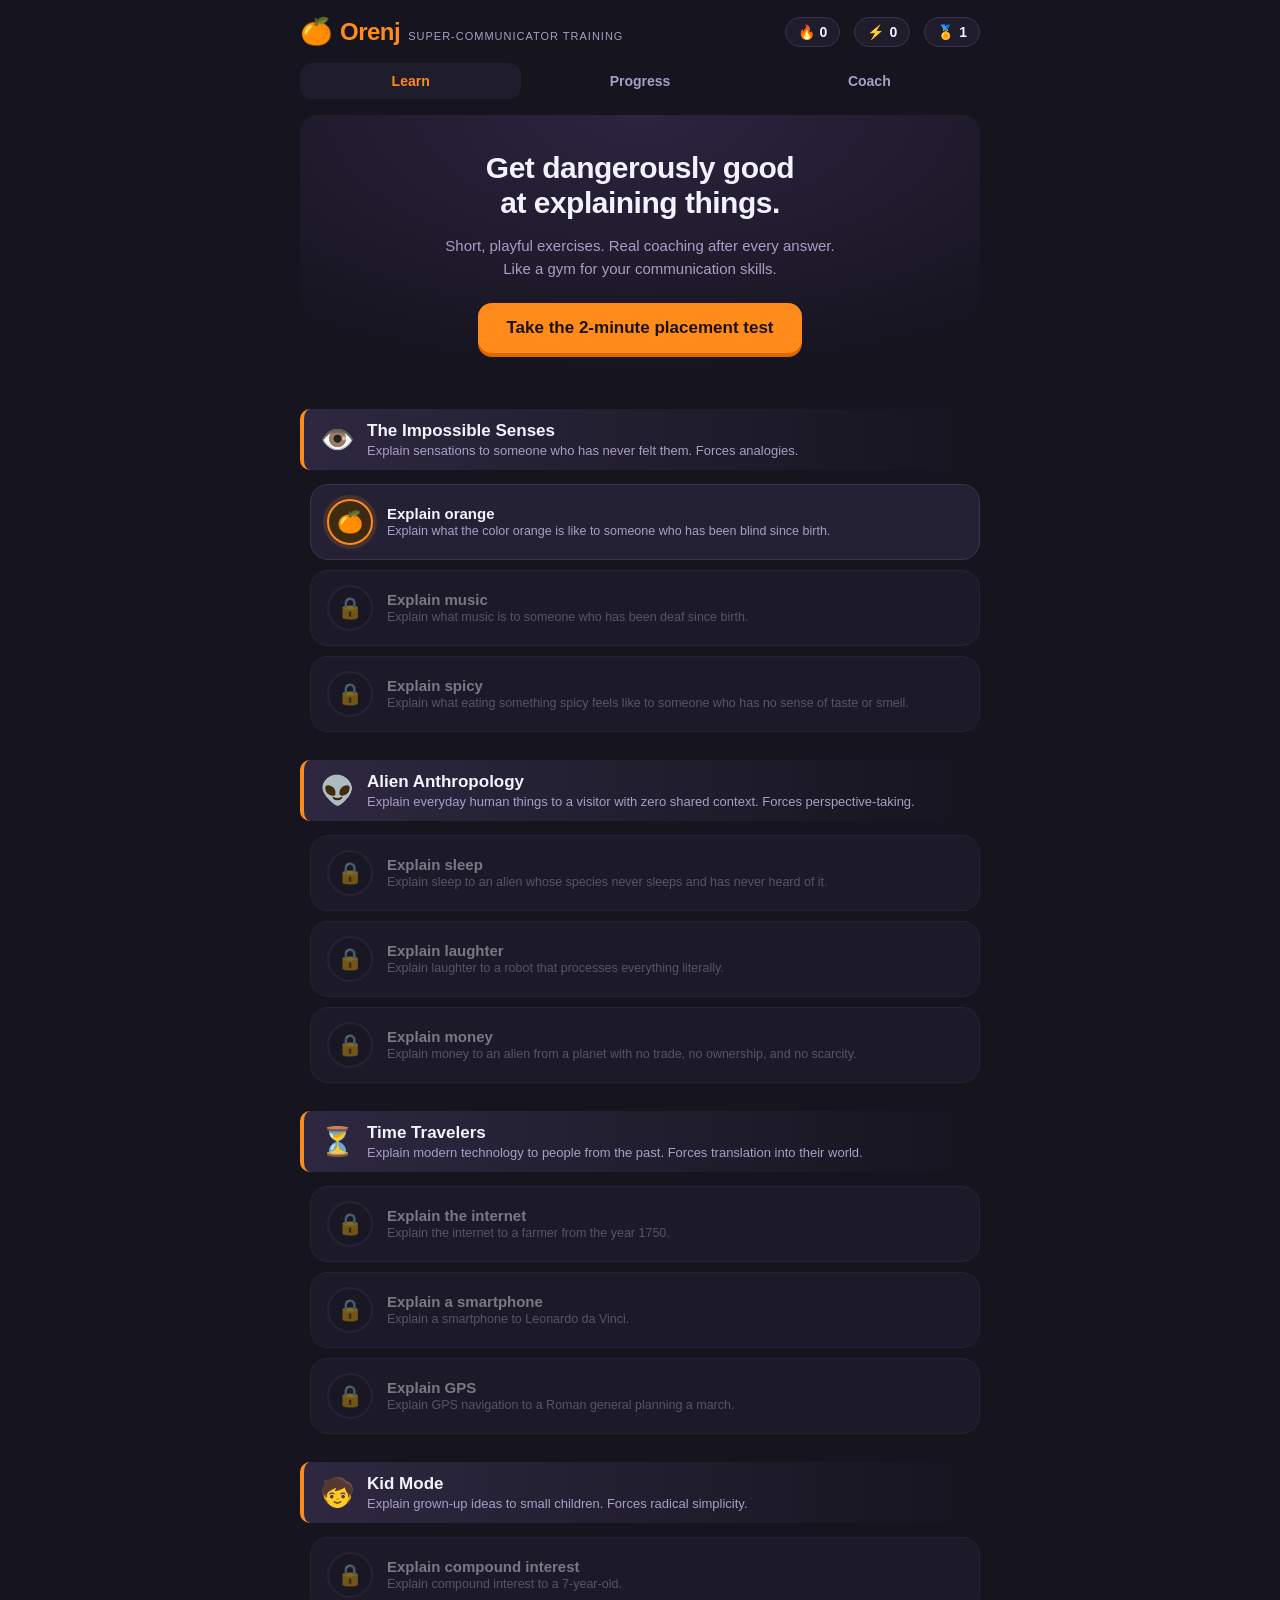
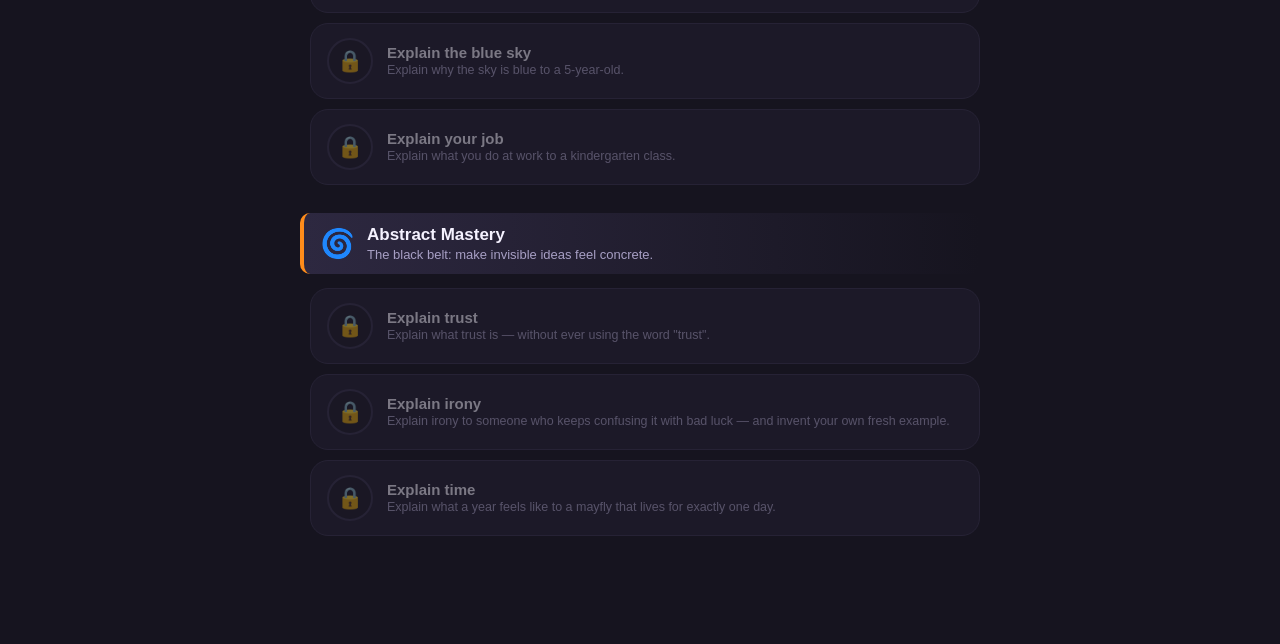
==== prototype/index.html @ 6daca05e "Add Orenj prototype: gamified communication-skills training app Duolingo-style web app prototype for" ====
<!DOCTYPE html>
<html lang="en">
<head>
  <meta charset="UTF-8" />
  <meta name="viewport" content="width=device-width, initial-scale=1.0, viewport-fit=cover" />
  <meta name="robots" content="noindex" />
  <title>Orenj — Get dangerously good at explaining things</title>
  <link rel="stylesheet" href="style.css?v=1" />
  <link rel="icon" href="data:image/svg+xml,<svg xmlns='http://www.w3.org/2000/svg' viewBox='0 0 100 100'><text y='.9em' font-size='90'>🍊</text></svg>" />
</head>
<body>

  <header class="topbar">
    <div class="brand" id="brand-home" role="button" tabindex="0">
      <span class="brand-mark">🍊</span>
      <span class="brand-name">Orenj</span>
      <span class="brand-tag">super&#8209;communicator training</span>
    </div>
    <div class="stats">
      <div class="stat" title="Daily streak"><span class="stat-icon">🔥</span><span id="stat-streak">0</span></div>
      <div class="stat" title="Experience points"><span class="stat-icon">⚡</span><span id="stat-xp">0</span></div>
      <div class="stat" title="Level"><span class="stat-icon">🏅</span><span id="stat-level">1</span></div>
    </div>
  </header>

  <nav class="tabbar">
    <button class="tab active" data-screen="home">Learn</button>
    <button class="tab" data-screen="progress">Progress</button>
    <button class="tab" data-screen="settings">Coach</button>
  </nav>

  <main id="app">

    <!-- ============ HOME / PATH ============ -->
    <section id="screen-home" class="screen active">
      <div class="hero" id="home-hero">
        <h1>Get dangerously good<br/>at explaining things.</h1>
        <p>Short, playful exercises. Real coaching after every answer.<br/>Like a gym for your communication skills.</p>
        <button class="btn btn-primary btn-big" id="btn-baseline">Take the 2-minute placement test</button>
      </div>
      <div id="path"></div>
    </section>

    <!-- ============ EXERCISE ============ -->
    <section id="screen-exercise" class="screen">
      <div class="exercise-card">
        <div class="exercise-head">
          <button class="btn-back" id="btn-quit-exercise">←</button>
          <div class="exercise-unit" id="ex-unit"></div>
          <div class="exercise-timer" id="ex-timer">0:00</div>
        </div>
        <div class="exercise-badge" id="ex-badge">🍊</div>
        <h2 id="ex-title"></h2>
        <p class="exercise-prompt" id="ex-prompt"></p>
        <p class="exercise-audience" id="ex-audience"></p>
        <div class="forbidden" id="ex-forbidden"></div>
        <textarea id="ex-input" rows="7" placeholder="Type your explanation here… Aim for 3–6 sentences. Use an analogy. Speak their language."></textarea>
        <div class="exercise-foot">
          <span class="wordcount" id="ex-wordcount">0 words</span>
          <button class="btn btn-primary" id="btn-submit" disabled>Get coaching</button>
        </div>
      </div>
    </section>

    <!-- ============ FEEDBACK ============ -->
    <section id="screen-feedback" class="screen">
      <div class="feedback-card">
        <div class="feedback-top">
          <div class="score-ring-wrap">
            <svg class="score-ring" viewBox="0 0 120 120">
              <circle class="ring-bg" cx="60" cy="60" r="52"/>
              <circle class="ring-fg" id="ring-fg" cx="60" cy="60" r="52"/>
            </svg>
            <div class="score-ring-label"><span id="fb-score">0</span><small>/100</small></div>
          </div>
          <div class="feedback-headline">
            <h2 id="fb-headline">Nice work!</h2>
            <p id="fb-xp" class="xp-gain"></p>
            <p id="fb-source" class="fb-source"></p>
          </div>
        </div>

        <div class="skill-bars" id="fb-bars"></div>

        <div class="fb-section" id="fb-strengths-wrap">
          <h3>💪 What worked</h3>
          <ul id="fb-strengths"></ul>
        </div>
        <div class="fb-section" id="fb-improve-wrap">
          <h3>🧠 Coach's notes</h3>
          <ul id="fb-improvements"></ul>
        </div>
        <div class="fb-section" id="fb-rewrite-wrap">
          <h3>✨ One way a pro might say it</h3>
          <blockquote id="fb-rewrite"></blockquote>
        </div>

        <div class="feedback-actions">
          <button class="btn btn-ghost" id="btn-retry">Try again</button>
          <button class="btn btn-primary" id="btn-continue">Continue</button>
        </div>
      </div>
    </section>

    <!-- ============ PROGRESS ============ -->
    <section id="screen-progress" class="screen">
      <h2 class="screen-title">Your intervention effect</h2>
      <p class="screen-sub">Orenj measures whether the training actually works: your placement-test score is the baseline, and periodic checkpoint tests show the change.</p>
      <div class="effect-cards">
        <div class="effect-card"><div class="effect-num" id="pg-baseline">—</div><div class="effect-label">Baseline</div></div>
        <div class="effect-card"><div class="effect-num" id="pg-current">—</div><div class="effect-label">Recent avg</div></div>
        <div class="effect-card highlight"><div class="effect-num" id="pg-delta">—</div><div class="effect-label">Effect</div></div>
      </div>
      <div class="chart-card">
        <canvas id="chart" width="640" height="280"></canvas>
        <div class="chart-legend">
          <span><i class="dot dot-lesson"></i> Lesson scores</span>
          <span><i class="dot dot-test"></i> Checkpoint tests</span>
        </div>
      </div>
      <h3 class="screen-title-sm">Technique breakdown (last 5 exercises)</h3>
      <div class="skill-bars" id="pg-bars"></div>
      <div id="pg-empty" class="empty-note">Complete a few exercises and your data will show up here.</div>
    </section>

    <!-- ============ SETTINGS / COACH ============ -->
    <section id="screen-settings" class="screen">
      <h2 class="screen-title">AI Coach</h2>
      <div class="settings-card">
        <p>Orenj ships with a <strong>built-in coach</strong> that scores your explanations instantly using communication-technique heuristics — it works offline, no setup.</p>
        <p>For deeper, personalized coaching you can connect <strong>Claude</strong> (Anthropic's AI). Claude reads your explanation, scores each technique, and writes a model answer.</p>
        <label class="field-label" for="api-key">Anthropic API key (optional)</label>
        <input type="password" id="api-key" placeholder="sk-ant-…" autocomplete="off" />
        <div class="key-warning">
          ⚠️ <strong>Prototype only.</strong> The key is stored in this browser's localStorage and sent directly from your browser to Anthropic. Use a low-limit key you can revoke. The production app will route coaching through a backend so no key ever lives in the client.
        </div>
        <div class="settings-actions">
          <button class="btn btn-primary" id="btn-save-key">Save</button>
          <button class="btn btn-ghost" id="btn-clear-key">Remove key</button>
        </div>
        <p class="coach-status" id="coach-status"></p>
      </div>
      <div class="settings-card">
        <h3>Reset</h3>
        <p>Wipe all local progress (XP, streak, scores) and start fresh.</p>
        <button class="btn btn-danger" id="btn-reset">Reset all progress</button>
      </div>
      <p class="footer-note">Orenj prototype · Duolingo-style training for super-communication skills · all data stays in your browser</p>
    </section>

  </main>

  <div id="toast" class="toast"></div>
  <div id="loading" class="loading-overlay">
    <div class="loading-box">
      <div class="loading-orange">🍊</div>
      <p id="loading-text">Your coach is reading your explanation…</p>
    </div>
  </div>

  <script src="app.js?v=1"></script>
</body>
</html>
---- prototype/style.css ----
/* ===== Orenj prototype ===== */
:root {
  --bg: #16141f;
  --bg-soft: #1f1c2b;
  --card: #252134;
  --card-2: #2d2840;
  --line: #3a3450;
  --text: #f5f2ff;
  --text-dim: #a79fc4;
  --orange: #ff8c1a;
  --orange-deep: #e06700;
  --green: #4cd964;
  --yellow: #ffd23f;
  --red: #ff5d5d;
  --blue: #5ab1ff;
  --purple: #b98aff;
  --radius: 18px;
  --maxw: 720px;
}

* { box-sizing: border-box; margin: 0; padding: 0; }

body {
  background: var(--bg);
  color: var(--text);
  font-family: -apple-system, BlinkMacSystemFont, "Segoe UI", Roboto, "Helvetica Neue", Arial, sans-serif;
  -webkit-font-smoothing: antialiased;
  min-height: 100vh;
}

/* ---------- top bar ---------- */
.topbar {
  display: flex; align-items: center; justify-content: space-between;
  max-width: var(--maxw); margin: 0 auto; padding: 16px 20px 8px;
}
.brand { display: flex; align-items: baseline; gap: 8px; cursor: pointer; }
.brand-mark { font-size: 26px; }
.brand-name { font-size: 24px; font-weight: 800; letter-spacing: -0.5px; color: var(--orange); }
.brand-tag { font-size: 11px; color: var(--text-dim); text-transform: uppercase; letter-spacing: 1px; }
.stats { display: flex; gap: 14px; }
.stat {
  display: flex; align-items: center; gap: 5px;
  background: var(--bg-soft); border: 1px solid var(--line);
  padding: 6px 12px; border-radius: 999px; font-weight: 700; font-size: 14px;
}
.stat-icon { font-size: 14px; }

/* ---------- tabs ---------- */
.tabbar {
  display: flex; gap: 8px; max-width: var(--maxw); margin: 8px auto 0; padding: 0 20px;
}
.tab {
  flex: 1; padding: 10px 0; border: none; border-radius: 12px;
  background: transparent; color: var(--text-dim);
  font-size: 14px; font-weight: 700; cursor: pointer; transition: all .15s;
}
.tab.active { background: var(--bg-soft); color: var(--orange); }

/* ---------- screens ---------- */
main { max-width: var(--maxw); margin: 0 auto; padding: 16px 20px 80px; }
.screen { display: none; animation: fadein .25s ease; }
.screen.active { display: block; }
@keyframes fadein { from { opacity: 0; transform: translateY(8px); } to { opacity: 1; transform: none; } }

.screen-title { font-size: 26px; font-weight: 800; margin: 10px 0 6px; }
.screen-title-sm { font-size: 18px; font-weight: 800; margin: 26px 0 12px; }
.screen-sub { color: var(--text-dim); font-size: 14px; line-height: 1.5; margin-bottom: 20px; }

/* ---------- hero ---------- */
.hero {
  text-align: center; padding: 36px 16px 30px;
  background: radial-gradient(120% 140% at 50% 0%, #2c2440 0%, transparent 70%);
  border-radius: var(--radius); margin-bottom: 26px;
}
.hero h1 { font-size: 30px; font-weight: 900; line-height: 1.15; letter-spacing: -0.5px; }
.hero p { color: var(--text-dim); margin: 14px 0 22px; line-height: 1.55; font-size: 15px; }
.hero.done { padding: 18px 16px; }
.hero.done h1 { font-size: 20px; }

/* ---------- buttons ---------- */
.btn {
  border: none; border-radius: 14px; padding: 12px 22px;
  font-size: 15px; font-weight: 800; cursor: pointer; transition: transform .1s, filter .15s;
}
.btn:active { transform: scale(.97); }
.btn:disabled { opacity: .4; cursor: not-allowed; }
.btn-primary {
  background: var(--orange); color: #1c1206;
  box-shadow: 0 4px 0 var(--orange-deep);
}
.btn-primary:hover:not(:disabled) { filter: brightness(1.08); }
.btn-big { font-size: 17px; padding: 15px 28px; }
.btn-ghost { background: var(--bg-soft); color: var(--text); border: 1px solid var(--line); }
.btn-danger { background: #3a2030; color: var(--red); border: 1px solid #5c2c40; }
.btn-back {
  background: var(--bg-soft); border: 1px solid var(--line); color: var(--text);
  width: 38px; height: 38px; border-radius: 12px; font-size: 18px; cursor: pointer;
}

/* ---------- path ---------- */
.unit { margin-bottom: 28px; }
.unit-head {
  display: flex; align-items: center; gap: 12px; margin-bottom: 14px;
  background: linear-gradient(90deg, var(--card-2), transparent);
  border-left: 4px solid var(--orange); padding: 12px 16px; border-radius: 10px;
}
.unit-emoji { font-size: 28px; }
.unit-name { font-weight: 800; font-size: 17px; }
.unit-desc { color: var(--text-dim); font-size: 13px; margin-top: 2px; }

.lesson-row { display: flex; flex-direction: column; gap: 10px; padding-left: 10px; }
.lesson {
  display: flex; align-items: center; gap: 14px;
  background: var(--card); border: 1px solid var(--line);
  border-radius: var(--radius); padding: 14px 16px;
  cursor: pointer; transition: border-color .15s, transform .1s;
}
.lesson:hover:not(.locked) { border-color: var(--orange); }
.lesson:active:not(.locked) { transform: scale(.99); }
.lesson.locked { opacity: .45; cursor: not-allowed; }
.lesson-node {
  width: 46px; height: 46px; border-radius: 50%; flex-shrink: 0;
  display: flex; align-items: center; justify-content: center; font-size: 21px;
  background: var(--bg-soft); border: 2px solid var(--line);
}
.lesson.done .lesson-node { background: #1f3a26; border-color: var(--green); }
.lesson.next .lesson-node { background: #3d2a10; border-color: var(--orange); box-shadow: 0 0 0 4px rgba(255,140,26,.15); }
.lesson-info { flex: 1; min-width: 0; }
.lesson-title { font-weight: 700; font-size: 15px; }
.lesson-meta { color: var(--text-dim); font-size: 12.5px; margin-top: 2px; }
.lesson-score {
  font-weight: 800; font-size: 14px; padding: 4px 10px; border-radius: 999px;
  background: var(--bg-soft); border: 1px solid var(--line);
}
.lesson-score.good { color: var(--green); }
.lesson-score.mid { color: var(--yellow); }
.lesson-score.low { color: var(--red); }

.checkpoint-banner {
  display: flex; align-items: center; gap: 12px; margin: 4px 0 28px; padding: 14px 16px;
  background: linear-gradient(90deg, #33240f, #2a1f33);
  border: 1px solid #5c4520; border-radius: var(--radius); cursor: pointer;
}
.checkpoint-banner .lesson-title { color: var(--yellow); }

/* ---------- exercise ---------- */
.exercise-card { background: var(--card); border: 1px solid var(--line); border-radius: var(--radius); padding: 20px; }
.exercise-head { display: flex; align-items: center; justify-content: space-between; margin-bottom: 18px; }
.exercise-unit { font-size: 12px; font-weight: 800; text-transform: uppercase; letter-spacing: 1px; color: var(--text-dim); }
.exercise-timer { font-variant-numeric: tabular-nums; color: var(--text-dim); font-weight: 700; font-size: 14px; }
.exercise-badge { font-size: 44px; text-align: center; margin-bottom: 8px; }
#ex-title { text-align: center; font-size: 22px; font-weight: 800; margin-bottom: 12px; }
.exercise-prompt { font-size: 16px; line-height: 1.55; text-align: center; }
.exercise-audience { text-align: center; color: var(--purple); font-size: 13.5px; margin-top: 8px; font-weight: 600; }
.forbidden { text-align: center; margin: 12px 0 4px; }
.forbidden span {
  display: inline-block; margin: 3px; padding: 4px 10px; border-radius: 999px;
  background: #3a2030; color: var(--red); font-size: 12px; font-weight: 700;
  text-decoration: line-through;
}
.forbidden-label { color: var(--text-dim); font-size: 12px; display: block; margin-bottom: 4px; text-decoration: none !important; }
textarea {
  width: 100%; margin-top: 16px; padding: 14px;
  background: var(--bg-soft); border: 1px solid var(--line); border-radius: 14px;
  color: var(--text); font-size: 15.5px; line-height: 1.55; font-family: inherit;
  resize: vertical; outline: none;
}
textarea:focus { border-color: var(--orange); }
.exercise-foot { display: flex; align-items: center; justify-content: space-between; margin-top: 14px; }
.wordcount { color: var(--text-dim); font-size: 13px; font-weight: 600; }

/* ---------- feedback ---------- */
.feedback-card { background: var(--card); border: 1px solid var(--line); border-radius: var(--radius); padding: 24px 20px; }
.feedback-top { display: flex; align-items: center; gap: 20px; margin-bottom: 22px; }
.score-ring-wrap { position: relative; width: 110px; height: 110px; flex-shrink: 0; }
.score-ring { width: 110px; height: 110px; transform: rotate(-90deg); }
.ring-bg, .ring-fg { fill: none; stroke-width: 11; }
.ring-bg { stroke: var(--bg-soft); }
.ring-fg {
  stroke: var(--orange); stroke-linecap: round;
  stroke-dasharray: 326.7; stroke-dashoffset: 326.7;
  transition: stroke-dashoffset 1s ease, stroke .3s;
}
.score-ring-label {
  position: absolute; inset: 0; display: flex; align-items: center; justify-content: center;
  font-size: 30px; font-weight: 900;
}
.score-ring-label small { font-size: 13px; color: var(--text-dim); font-weight: 700; margin-top: 10px; }
.feedback-headline h2 { font-size: 24px; font-weight: 900; }
.xp-gain { color: var(--yellow); font-weight: 800; margin-top: 6px; }
.fb-source { color: var(--text-dim); font-size: 12px; margin-top: 6px; }

.skill-bars { display: flex; flex-direction: column; gap: 10px; margin-bottom: 8px; }
.skill-bar-row { display: grid; grid-template-columns: 150px 1fr 40px; align-items: center; gap: 12px; }
.skill-bar-name { font-size: 13px; font-weight: 700; color: var(--text-dim); }
.skill-bar-track { height: 10px; background: var(--bg-soft); border-radius: 999px; overflow: hidden; }
.skill-bar-fill { height: 100%; border-radius: 999px; width: 0; transition: width .9s ease; }
.skill-bar-val { font-size: 13px; font-weight: 800; text-align: right; font-variant-numeric: tabular-nums; }

.fb-section { margin-top: 20px; }
.fb-section h3 { font-size: 15px; font-weight: 800; margin-bottom: 8px; }
.fb-section ul { list-style: none; }
.fb-section li {
  position: relative; padding: 8px 12px 8px 16px; margin-bottom: 6px;
  background: var(--bg-soft); border-radius: 10px;
  font-size: 14px; line-height: 1.5; color: #ddd6f0;
}
.fb-section blockquote {
  background: var(--bg-soft); border-left: 3px solid var(--orange);
  padding: 12px 14px; border-radius: 10px; font-size: 14.5px; line-height: 1.6;
  color: #ece6fa; font-style: italic;
}
.feedback-actions { display: flex; justify-content: space-between; margin-top: 26px; }

/* ---------- progress ---------- */
.effect-cards { display: flex; gap: 12px; margin-bottom: 20px; }
.effect-card {
  flex: 1; text-align: center; padding: 18px 8px;
  background: var(--card); border: 1px solid var(--line); border-radius: var(--radius);
}
.effect-card.highlight { border-color: var(--orange); background: linear-gradient(180deg, #33240f, var(--card)); }
.effect-num { font-size: 30px; font-weight: 900; }
.effect-card.highlight .effect-num { color: var(--orange); }
.effect-label { color: var(--text-dim); font-size: 12px; font-weight: 700; text-transform: uppercase; letter-spacing: 1px; margin-top: 4px; }
.chart-card { background: var(--card); border: 1px solid var(--line); border-radius: var(--radius); padding: 16px; }
#chart { width: 100%; height: auto; }
.chart-legend { display: flex; gap: 18px; margin-top: 10px; color: var(--text-dim); font-size: 12.5px; }
.dot { display: inline-block; width: 9px; height: 9px; border-radius: 50%; margin-right: 5px; }
.dot-lesson { background: var(--orange); }
.dot-test { background: var(--yellow); }
.empty-note { color: var(--text-dim); font-size: 14px; text-align: center; padding: 30px 0; display: none; }

/* ---------- settings ---------- */
.settings-card {
  background: var(--card); border: 1px solid var(--line); border-radius: var(--radius);
  padding: 20px; margin-bottom: 18px; font-size: 14.5px; line-height: 1.6;
}
.settings-card p { margin-bottom: 12px; color: #ddd6f0; }
.settings-card h3 { margin-bottom: 8px; }
.field-label { display: block; font-size: 13px; font-weight: 700; color: var(--text-dim); margin: 14px 0 6px; }
#api-key {
  width: 100%; padding: 12px 14px; background: var(--bg-soft);
  border: 1px solid var(--line); border-radius: 12px; color: var(--text);
  font-size: 14px; font-family: ui-monospace, monospace; outline: none;
}
#api-key:focus { border-color: var(--orange); }
.key-warning {
  margin-top: 12px; padding: 12px 14px; border-radius: 12px;
  background: #33240f; border: 1px solid #5c4520;
  color: #ffd9a3; font-size: 13px; line-height: 1.55;
}
.settings-actions { display: flex; gap: 10px; margin-top: 14px; }
.coach-status { font-size: 13px; font-weight: 700; margin-top: 12px; }
.coach-status.on { color: var(--green); }
.coach-status.off { color: var(--text-dim); }
.footer-note { text-align: center; color: #5e5878; font-size: 12px; margin-top: 26px; }

/* ---------- toast & loading ---------- */
.toast {
  position: fixed; bottom: 24px; left: 50%; transform: translate(-50%, 80px);
  background: var(--card-2); border: 1px solid var(--line); color: var(--text);
  padding: 12px 20px; border-radius: 999px; font-size: 14px; font-weight: 700;
  opacity: 0; transition: all .3s; pointer-events: none; z-index: 60; max-width: 90vw;
}
.toast.show { opacity: 1; transform: translate(-50%, 0); }

.loading-overlay {
  position: fixed; inset: 0; background: rgba(14,12,20,.82);
  display: none; align-items: center; justify-content: center; z-index: 50;
}
.loading-overlay.show { display: flex; }
.loading-box { text-align: center; }
.loading-orange { font-size: 54px; animation: bounce 1s infinite ease-in-out; }
@keyframes bounce { 0%,100% { transform: translateY(0) } 50% { transform: translateY(-14px) } }
.loading-box p { margin-top: 14px; color: var(--text-dim); font-weight: 700; }

/* ---------- small screens ---------- */
@media (max-width: 560px) {
  .brand-tag { display: none; }
  .hero h1 { font-size: 24px; }
  .skill-bar-row { grid-template-columns: 110px 1fr 36px; }
  .feedback-top { flex-direction: column; text-align: center; }
}
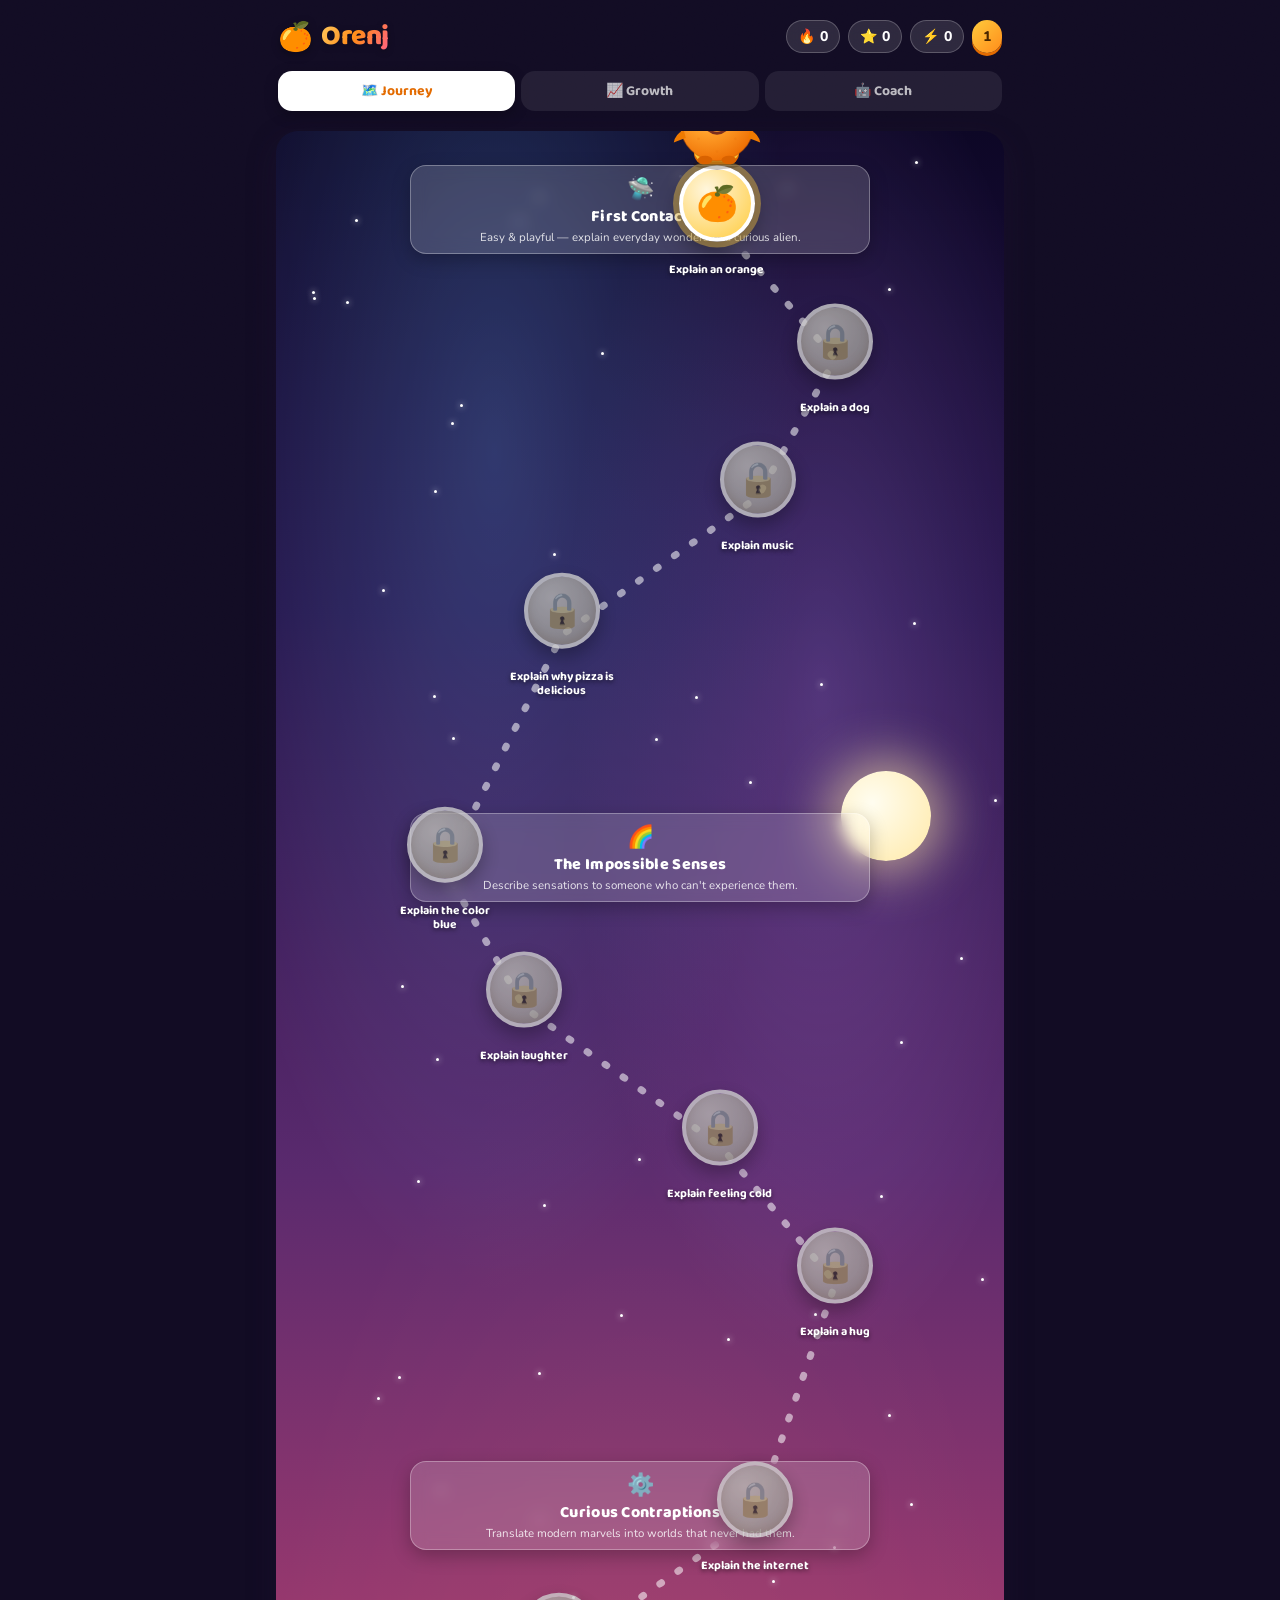
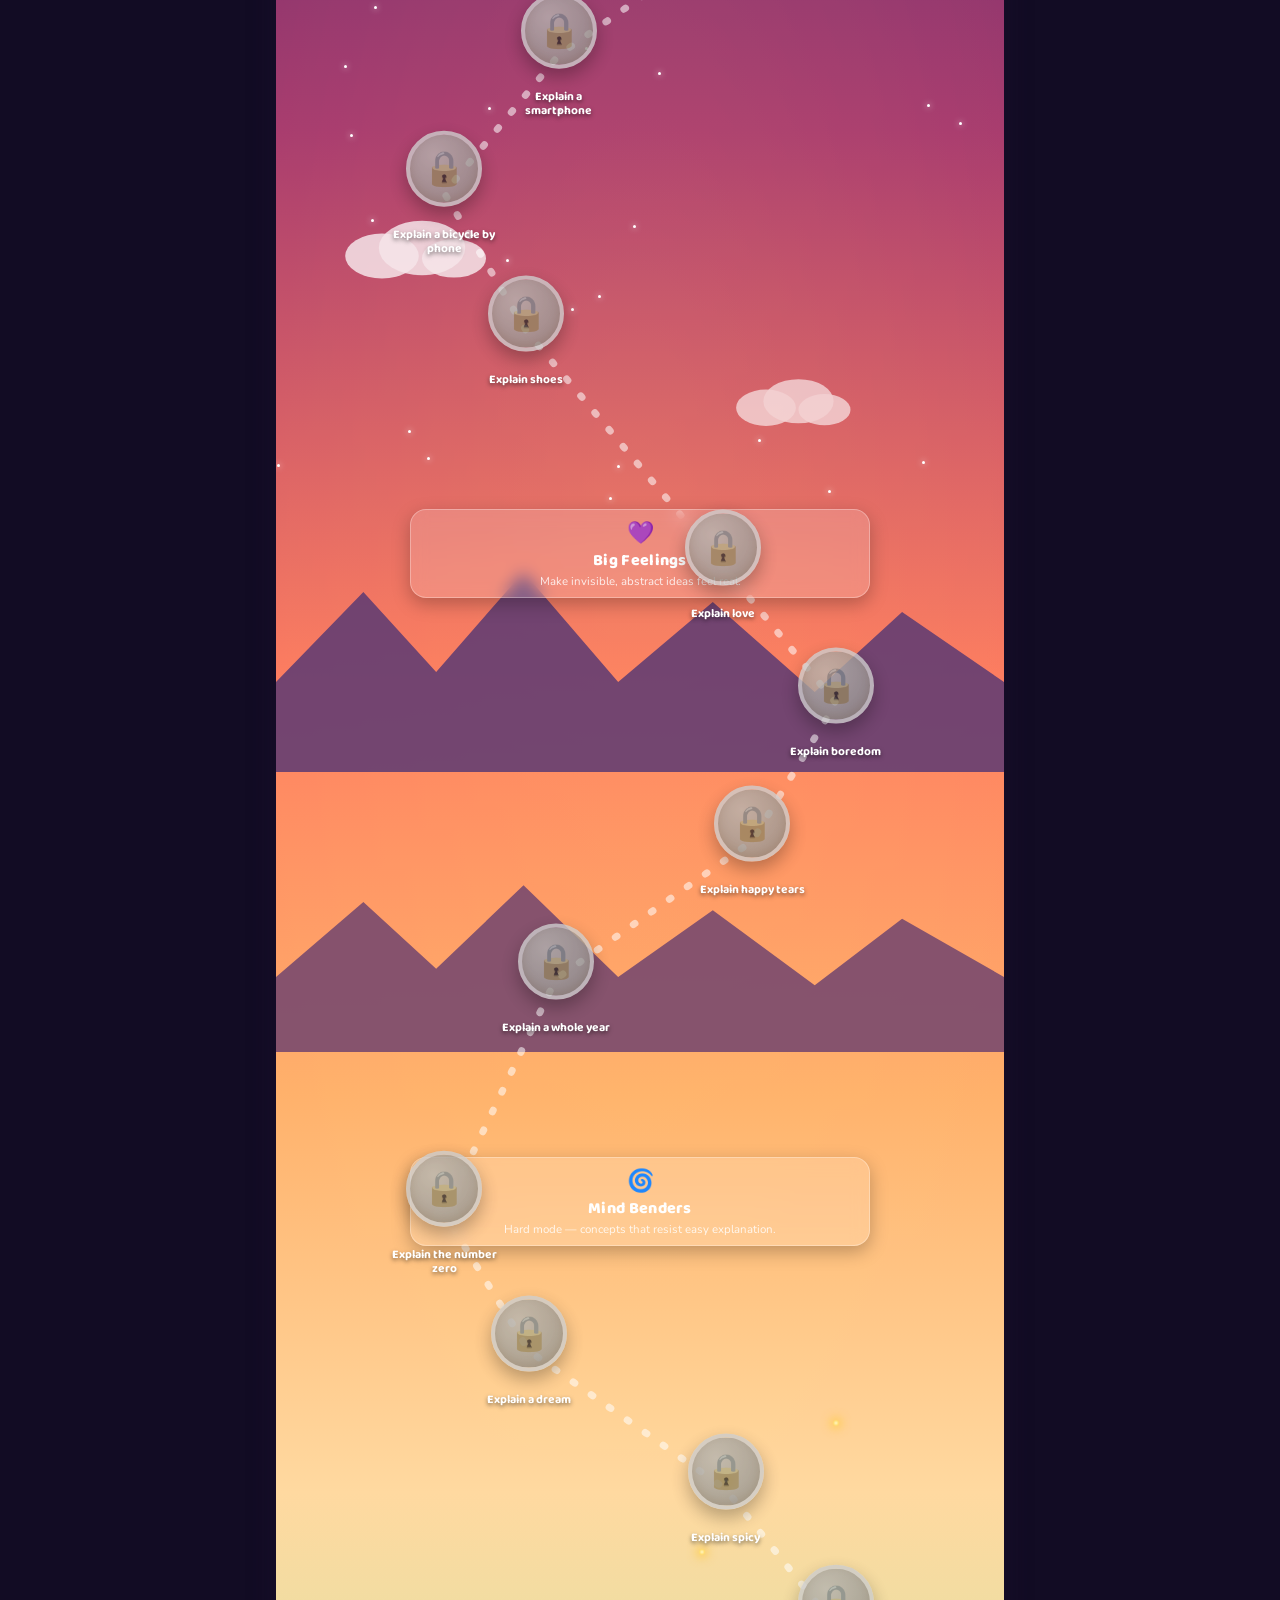
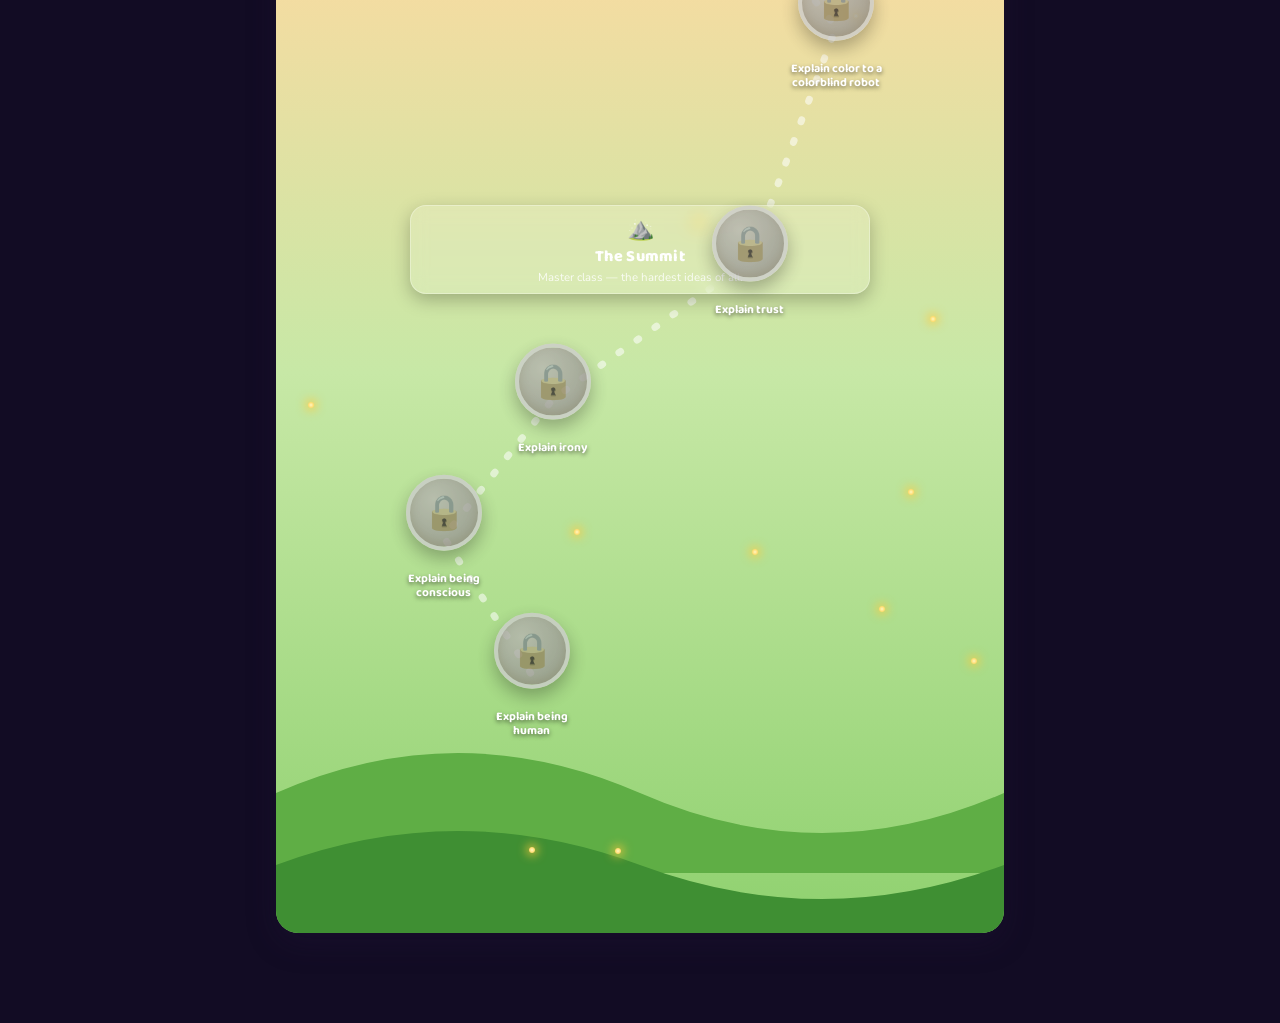
==== commit 91d1ee46: "Redesign Orenj prototype: illustrated world, mascot, escalating curriculum Major visual + content ov" ====
--- a/prototype/index.html
+++ b/prototype/index.html
@@ -4,68 +4,85 @@
   <meta charset="UTF-8" />
   <meta name="viewport" content="width=device-width, initial-scale=1.0, viewport-fit=cover" />
   <meta name="robots" content="noindex" />
-  <title>Orenj — Get dangerously good at explaining things</title>
-  <link rel="stylesheet" href="style.css?v=1" />
+  <title>Orenj — Become a super-communicator</title>
+  <link rel="preconnect" href="https://fonts.googleapis.com">
+  <link rel="preconnect" href="https://fonts.gstatic.com" crossorigin>
+  <link href="https://fonts.googleapis.com/css2?family=Baloo+2:wght@500;600;700;800&family=Fraunces:ital,opsz,wght@0,9..144,500;0,9..144,600;1,9..144,500&family=Nunito:wght@500;600;700;800&display=swap" rel="stylesheet">
+  <link rel="stylesheet" href="style.css?v=2" />
   <link rel="icon" href="data:image/svg+xml,<svg xmlns='http://www.w3.org/2000/svg' viewBox='0 0 100 100'><text y='.9em' font-size='90'>🍊</text></svg>" />
 </head>
 <body>
+
+  <div class="grain"></div>
 
   <header class="topbar">
     <div class="brand" id="brand-home" role="button" tabindex="0">
       <span class="brand-mark">🍊</span>
       <span class="brand-name">Orenj</span>
-      <span class="brand-tag">super&#8209;communicator training</span>
     </div>
     <div class="stats">
-      <div class="stat" title="Daily streak"><span class="stat-icon">🔥</span><span id="stat-streak">0</span></div>
-      <div class="stat" title="Experience points"><span class="stat-icon">⚡</span><span id="stat-xp">0</span></div>
-      <div class="stat" title="Level"><span class="stat-icon">🏅</span><span id="stat-level">1</span></div>
+      <div class="stat" title="Day streak"><span class="stat-icon">🔥</span><span id="stat-streak">0</span></div>
+      <div class="stat" title="Stars earned"><span class="stat-icon">⭐</span><span id="stat-stars">0</span></div>
+      <div class="stat" title="Sparks (XP)"><span class="stat-icon">⚡</span><span id="stat-xp">0</span></div>
+      <div class="stat stat-level" title="Level"><span id="stat-level">1</span></div>
     </div>
   </header>
 
   <nav class="tabbar">
-    <button class="tab active" data-screen="home">Learn</button>
-    <button class="tab" data-screen="progress">Progress</button>
-    <button class="tab" data-screen="settings">Coach</button>
+    <button class="tab active" data-screen="home">🗺️ Journey</button>
+    <button class="tab" data-screen="progress">📈 Growth</button>
+    <button class="tab" data-screen="settings">🤖 Coach</button>
   </nav>
 
   <main id="app">
 
-    <!-- ============ HOME / PATH ============ -->
+    <!-- ============ JOURNEY MAP ============ -->
     <section id="screen-home" class="screen active">
-      <div class="hero" id="home-hero">
-        <h1>Get dangerously good<br/>at explaining things.</h1>
-        <p>Short, playful exercises. Real coaching after every answer.<br/>Like a gym for your communication skills.</p>
-        <button class="btn btn-primary btn-big" id="btn-baseline">Take the 2-minute placement test</button>
+      <div class="world" id="world">
+        <div class="world-sky"></div>
+        <div class="world-stars" id="world-stars"></div>
+        <div class="world-aurora"></div>
+        <div class="world-decor" id="world-decor"></div>
+        <svg class="world-path" id="world-path" preserveAspectRatio="none"></svg>
+        <div class="world-nodes" id="world-nodes"></div>
       </div>
-      <div id="path"></div>
     </section>
 
     <!-- ============ EXERCISE ============ -->
     <section id="screen-exercise" class="screen">
-      <div class="exercise-card">
-        <div class="exercise-head">
-          <button class="btn-back" id="btn-quit-exercise">←</button>
-          <div class="exercise-unit" id="ex-unit"></div>
-          <div class="exercise-timer" id="ex-timer">0:00</div>
+      <div class="ex-scene" id="ex-scene">
+        <button class="btn-back" id="btn-quit-exercise" aria-label="Back">←</button>
+        <div class="ex-timer" id="ex-timer">0:00</div>
+        <div class="ex-stage">
+          <div class="ex-aud" id="ex-aud"></div>
+          <div class="ex-vs">explain to</div>
+          <div class="ex-pip" id="ex-pip"></div>
         </div>
-        <div class="exercise-badge" id="ex-badge">🍊</div>
+      </div>
+      <div class="ex-card">
+        <div class="ex-diff" id="ex-diff"></div>
         <h2 id="ex-title"></h2>
-        <p class="exercise-prompt" id="ex-prompt"></p>
-        <p class="exercise-audience" id="ex-audience"></p>
+        <p class="ex-prompt" id="ex-prompt"></p>
+        <p class="ex-audience" id="ex-audience"></p>
         <div class="forbidden" id="ex-forbidden"></div>
-        <textarea id="ex-input" rows="7" placeholder="Type your explanation here… Aim for 3–6 sentences. Use an analogy. Speak their language."></textarea>
-        <div class="exercise-foot">
+        <textarea id="ex-input" rows="6" placeholder="Type your explanation… 3–6 sentences. Reach for an analogy. Speak their language."></textarea>
+        <div class="ex-foot">
           <span class="wordcount" id="ex-wordcount">0 words</span>
-          <button class="btn btn-primary" id="btn-submit" disabled>Get coaching</button>
+          <button class="btn btn-primary" id="btn-submit" disabled>Show Pip ✨</button>
         </div>
       </div>
     </section>
 
     <!-- ============ FEEDBACK ============ -->
     <section id="screen-feedback" class="screen">
-      <div class="feedback-card">
-        <div class="feedback-top">
+      <div class="fb-hero" id="fb-hero">
+        <div class="fb-pip" id="fb-pip"></div>
+        <div class="fb-stars" id="fb-stars"></div>
+        <h2 id="fb-headline">Nice work!</h2>
+        <p id="fb-xp" class="xp-gain"></p>
+      </div>
+      <div class="fb-card">
+        <div class="fb-scoreline">
           <div class="score-ring-wrap">
             <svg class="score-ring" viewBox="0 0 120 120">
               <circle class="ring-bg" cx="60" cy="60" r="52"/>
@@ -73,67 +90,55 @@
             </svg>
             <div class="score-ring-label"><span id="fb-score">0</span><small>/100</small></div>
           </div>
-          <div class="feedback-headline">
-            <h2 id="fb-headline">Nice work!</h2>
-            <p id="fb-xp" class="xp-gain"></p>
-            <p id="fb-source" class="fb-source"></p>
-          </div>
+          <div class="combo-box" id="combo-box"></div>
         </div>
-
         <div class="skill-bars" id="fb-bars"></div>
-
         <div class="fb-section" id="fb-strengths-wrap">
-          <h3>💪 What worked</h3>
-          <ul id="fb-strengths"></ul>
+          <h3>💪 What landed</h3><ul id="fb-strengths"></ul>
         </div>
         <div class="fb-section" id="fb-improve-wrap">
-          <h3>🧠 Coach's notes</h3>
-          <ul id="fb-improvements"></ul>
+          <h3>🧠 Pip's coaching</h3><ul id="fb-improvements"></ul>
         </div>
         <div class="fb-section" id="fb-rewrite-wrap">
-          <h3>✨ One way a pro might say it</h3>
-          <blockquote id="fb-rewrite"></blockquote>
+          <h3>✨ How a master might say it</h3><blockquote id="fb-rewrite"></blockquote>
         </div>
-
-        <div class="feedback-actions">
+        <p id="fb-source" class="fb-source"></p>
+        <div class="fb-actions">
           <button class="btn btn-ghost" id="btn-retry">Try again</button>
-          <button class="btn btn-primary" id="btn-continue">Continue</button>
+          <button class="btn btn-primary" id="btn-continue">Onward →</button>
         </div>
       </div>
     </section>
 
-    <!-- ============ PROGRESS ============ -->
+    <!-- ============ GROWTH ============ -->
     <section id="screen-progress" class="screen">
-      <h2 class="screen-title">Your intervention effect</h2>
-      <p class="screen-sub">Orenj measures whether the training actually works: your placement-test score is the baseline, and periodic checkpoint tests show the change.</p>
+      <h2 class="screen-title">Your growth</h2>
+      <p class="screen-sub">Orenj measures whether the training actually moves the needle: your first explanation sets a baseline, and your recent average shows how far you've come.</p>
       <div class="effect-cards">
         <div class="effect-card"><div class="effect-num" id="pg-baseline">—</div><div class="effect-label">Baseline</div></div>
-        <div class="effect-card"><div class="effect-num" id="pg-current">—</div><div class="effect-label">Recent avg</div></div>
-        <div class="effect-card highlight"><div class="effect-num" id="pg-delta">—</div><div class="effect-label">Effect</div></div>
+        <div class="effect-card"><div class="effect-num" id="pg-current">—</div><div class="effect-label">Recent</div></div>
+        <div class="effect-card highlight"><div class="effect-num" id="pg-delta">—</div><div class="effect-label">Growth</div></div>
       </div>
       <div class="chart-card">
-        <canvas id="chart" width="640" height="280"></canvas>
-        <div class="chart-legend">
-          <span><i class="dot dot-lesson"></i> Lesson scores</span>
-          <span><i class="dot dot-test"></i> Checkpoint tests</span>
-        </div>
+        <canvas id="chart" width="640" height="260"></canvas>
+        <div class="chart-legend"><span><i class="dot dot-lesson"></i> Each explanation, over time</span></div>
       </div>
-      <h3 class="screen-title-sm">Technique breakdown (last 5 exercises)</h3>
+      <h3 class="screen-title-sm">Technique strengths</h3>
       <div class="skill-bars" id="pg-bars"></div>
-      <div id="pg-empty" class="empty-note">Complete a few exercises and your data will show up here.</div>
+      <h3 class="screen-title-sm">Achievements</h3>
+      <div class="ach-grid" id="ach-grid"></div>
+      <div id="pg-empty" class="empty-note">Finish a few exercises and your data appears here. 🍊</div>
     </section>
 
-    <!-- ============ SETTINGS / COACH ============ -->
+    <!-- ============ COACH / SETTINGS ============ -->
     <section id="screen-settings" class="screen">
-      <h2 class="screen-title">AI Coach</h2>
+      <h2 class="screen-title">Your AI coach</h2>
       <div class="settings-card">
-        <p>Orenj ships with a <strong>built-in coach</strong> that scores your explanations instantly using communication-technique heuristics — it works offline, no setup.</p>
-        <p>For deeper, personalized coaching you can connect <strong>Claude</strong> (Anthropic's AI). Claude reads your explanation, scores each technique, and writes a model answer.</p>
+        <p>Pip's <strong>built-in coach</strong> scores every explanation instantly using communication-technique heuristics — works offline, no setup.</p>
+        <p>For deeper, personalized coaching, connect <strong>Claude</strong> (Anthropic's AI). It reads your wording, scores each technique, and writes a model answer.</p>
         <label class="field-label" for="api-key">Anthropic API key (optional)</label>
         <input type="password" id="api-key" placeholder="sk-ant-…" autocomplete="off" />
-        <div class="key-warning">
-          ⚠️ <strong>Prototype only.</strong> The key is stored in this browser's localStorage and sent directly from your browser to Anthropic. Use a low-limit key you can revoke. The production app will route coaching through a backend so no key ever lives in the client.
-        </div>
+        <div class="key-warning">⚠️ <strong>Prototype only.</strong> The key is stored in this browser and sent directly to Anthropic. Use a low-limit, revocable key. Production will route coaching through a backend so no key ever lives in the client.</div>
         <div class="settings-actions">
           <button class="btn btn-primary" id="btn-save-key">Save</button>
           <button class="btn btn-ghost" id="btn-clear-key">Remove key</button>
@@ -142,22 +147,33 @@
       </div>
       <div class="settings-card">
         <h3>Reset</h3>
-        <p>Wipe all local progress (XP, streak, scores) and start fresh.</p>
+        <p>Wipe all local progress and start the journey fresh.</p>
         <button class="btn btn-danger" id="btn-reset">Reset all progress</button>
       </div>
-      <p class="footer-note">Orenj prototype · Duolingo-style training for super-communication skills · all data stays in your browser</p>
+      <p class="footer-note">Orenj prototype · a gym for super-communication skills · all data stays in your browser</p>
     </section>
 
   </main>
 
   <div id="toast" class="toast"></div>
+
   <div id="loading" class="loading-overlay">
     <div class="loading-box">
-      <div class="loading-orange">🍊</div>
-      <p id="loading-text">Your coach is reading your explanation…</p>
+      <div id="loading-pip"></div>
+      <p id="loading-text">Pip is reading your explanation…</p>
     </div>
   </div>
 
-  <script src="app.js?v=1"></script>
+  <div id="levelup" class="levelup-overlay">
+    <div class="levelup-box">
+      <div id="levelup-pip"></div>
+      <h2 id="levelup-title">Level up!</h2>
+      <p id="levelup-sub"></p>
+      <button class="btn btn-primary" id="levelup-close">Keep going</button>
+    </div>
+  </div>
+
+  <script src="art.js?v=2"></script>
+  <script src="app.js?v=2"></script>
 </body>
 </html>
--- a/prototype/style.css
+++ b/prototype/style.css
@@ -1,283 +1,376 @@
-/* ===== Orenj prototype ===== */
+/* ===== Orenj — illustrated edition ===== */
 :root {
-  --bg: #16141f;
-  --bg-soft: #1f1c2b;
-  --card: #252134;
-  --card-2: #2d2840;
-  --line: #3a3450;
-  --text: #f5f2ff;
-  --text-dim: #a79fc4;
+  --ink: #2a1c3f;
+  --paper: #fff7ea;
+  --paper-2: #ffeed6;
   --orange: #ff8c1a;
-  --orange-deep: #e06700;
-  --green: #4cd964;
-  --yellow: #ffd23f;
-  --red: #ff5d5d;
-  --blue: #5ab1ff;
-  --purple: #b98aff;
-  --radius: 18px;
-  --maxw: 720px;
+  --orange-deep: #e36b00;
+  --berry: #ff5d8f;
+  --grape: #9d6bff;
+  --sky: #4cc4ff;
+  --leaf: #3fbf63;
+  --gold: #ffcb3d;
+  --night: #160f2c;
+  --shadow: 0 10px 30px rgba(40, 20, 60, .28);
+  --radius: 22px;
+  --maxw: 760px;
 }
 
 * { box-sizing: border-box; margin: 0; padding: 0; }
 
 body {
-  background: var(--bg);
-  color: var(--text);
-  font-family: -apple-system, BlinkMacSystemFont, "Segoe UI", Roboto, "Helvetica Neue", Arial, sans-serif;
+  background: #120c24;
+  color: var(--ink);
+  font-family: "Nunito", -apple-system, BlinkMacSystemFont, "Segoe UI", sans-serif;
   -webkit-font-smoothing: antialiased;
   min-height: 100vh;
+  overflow-x: hidden;
+}
+
+/* film-grain / paper texture overlay for the hand-painted feel */
+.grain {
+  position: fixed; inset: 0; z-index: 1; pointer-events: none; opacity: .05;
+  background-image: url("data:image/svg+xml,%3Csvg xmlns='http://www.w3.org/2000/svg' width='120' height='120'%3E%3Cfilter id='n'%3E%3CfeTurbulence type='fractalNoise' baseFrequency='.9' numOctaves='2'/%3E%3C/filter%3E%3Crect width='120' height='120' filter='url(%23n)'/%3E%3C/svg%3E");
+  mix-blend-mode: overlay;
 }
 
 /* ---------- top bar ---------- */
 .topbar {
+  position: relative; z-index: 10;
   display: flex; align-items: center; justify-content: space-between;
-  max-width: var(--maxw); margin: 0 auto; padding: 16px 20px 8px;
-}
-.brand { display: flex; align-items: baseline; gap: 8px; cursor: pointer; }
-.brand-mark { font-size: 26px; }
-.brand-name { font-size: 24px; font-weight: 800; letter-spacing: -0.5px; color: var(--orange); }
-.brand-tag { font-size: 11px; color: var(--text-dim); text-transform: uppercase; letter-spacing: 1px; }
-.stats { display: flex; gap: 14px; }
+  max-width: var(--maxw); margin: 0 auto; padding: 14px 18px 6px;
+}
+.brand { display: flex; align-items: center; gap: 8px; cursor: pointer; }
+.brand-mark { font-size: 28px; filter: drop-shadow(0 3px 4px rgba(0,0,0,.3)); }
+.brand-name {
+  font-family: "Baloo 2", cursive; font-size: 28px; font-weight: 800; letter-spacing: -.5px;
+  background: linear-gradient(120deg, #ffd166, var(--orange), var(--berry));
+  -webkit-background-clip: text; background-clip: text; color: transparent;
+  filter: drop-shadow(0 2px 3px rgba(0,0,0,.25));
+}
+.stats { display: flex; gap: 8px; }
 .stat {
   display: flex; align-items: center; gap: 5px;
-  background: var(--bg-soft); border: 1px solid var(--line);
-  padding: 6px 12px; border-radius: 999px; font-weight: 700; font-size: 14px;
+  background: rgba(255,255,255,.12); backdrop-filter: blur(8px);
+  border: 1px solid rgba(255,255,255,.22);
+  padding: 6px 11px; border-radius: 999px; font-weight: 800; font-size: 14px; color: #fff;
 }
 .stat-icon { font-size: 14px; }
+.stat-level {
+  background: linear-gradient(135deg, var(--gold), var(--orange));
+  color: #4a2700; border: none; min-width: 30px; justify-content: center;
+  box-shadow: 0 3px 0 var(--orange-deep);
+}
 
 /* ---------- tabs ---------- */
-.tabbar {
-  display: flex; gap: 8px; max-width: var(--maxw); margin: 8px auto 0; padding: 0 20px;
-}
+.tabbar { position: relative; z-index: 10; display: flex; gap: 6px; max-width: var(--maxw); margin: 6px auto 0; padding: 0 18px; }
 .tab {
-  flex: 1; padding: 10px 0; border: none; border-radius: 12px;
-  background: transparent; color: var(--text-dim);
-  font-size: 14px; font-weight: 700; cursor: pointer; transition: all .15s;
-}
-.tab.active { background: var(--bg-soft); color: var(--orange); }
+  flex: 1; padding: 9px 0; border: none; border-radius: 14px;
+  background: rgba(255,255,255,.08); color: rgba(255,255,255,.7);
+  font-family: "Baloo 2", cursive; font-size: 14px; font-weight: 700; cursor: pointer; transition: all .18s;
+}
+.tab.active { background: #fff; color: var(--orange-deep); box-shadow: 0 4px 14px rgba(0,0,0,.25); }
 
 /* ---------- screens ---------- */
-main { max-width: var(--maxw); margin: 0 auto; padding: 16px 20px 80px; }
-.screen { display: none; animation: fadein .25s ease; }
-.screen.active { display: block; }
-@keyframes fadein { from { opacity: 0; transform: translateY(8px); } to { opacity: 1; transform: none; } }
-
-.screen-title { font-size: 26px; font-weight: 800; margin: 10px 0 6px; }
-.screen-title-sm { font-size: 18px; font-weight: 800; margin: 26px 0 12px; }
-.screen-sub { color: var(--text-dim); font-size: 14px; line-height: 1.5; margin-bottom: 20px; }
-
-/* ---------- hero ---------- */
-.hero {
-  text-align: center; padding: 36px 16px 30px;
-  background: radial-gradient(120% 140% at 50% 0%, #2c2440 0%, transparent 70%);
-  border-radius: var(--radius); margin-bottom: 26px;
-}
-.hero h1 { font-size: 30px; font-weight: 900; line-height: 1.15; letter-spacing: -0.5px; }
-.hero p { color: var(--text-dim); margin: 14px 0 22px; line-height: 1.55; font-size: 15px; }
-.hero.done { padding: 18px 16px; }
-.hero.done h1 { font-size: 20px; }
+main { position: relative; z-index: 5; max-width: var(--maxw); margin: 0 auto; padding: 12px 16px 90px; }
+.screen { display: none; }
+.screen.active { display: block; animation: rise .3s ease; }
+@keyframes rise { from { opacity: 0; transform: translateY(10px); } to { opacity: 1; transform: none; } }
+
+.screen-title { font-family: "Fraunces", serif; font-size: 28px; font-weight: 600; color: #fff; margin: 8px 0 4px; }
+.screen-title-sm { font-family: "Baloo 2", cursive; font-size: 19px; font-weight: 700; color: #fff; margin: 26px 0 12px; }
+.screen-sub { color: rgba(255,255,255,.7); font-size: 14px; line-height: 1.55; margin-bottom: 18px; }
+
+/* ================= THE WORLD MAP ================= */
+.world {
+  position: relative; border-radius: var(--radius); overflow: hidden;
+  box-shadow: var(--shadow); margin-top: 8px;
+}
+/* vertical journey: cosmos (top) → sunrise → mountains → lush meadow (bottom) */
+.world-sky {
+  position: absolute; inset: 0;
+  background:
+    linear-gradient(180deg,
+      #0d0726 0%, #241248 12%, #5a2a6e 26%, #a83c6e 40%,
+      #ff7e5f 54%, #ffb16b 64%, #ffd9a0 74%, #c7e8a6 86%, #8fd16f 100%);
+}
+.world-aurora {
+  position: absolute; inset: 0; pointer-events: none; opacity: .5;
+  background:
+    radial-gradient(60% 30% at 30% 8%, rgba(90,177,255,.5), transparent 70%),
+    radial-gradient(50% 24% at 75% 14%, rgba(185,138,255,.5), transparent 70%),
+    radial-gradient(80% 40% at 50% 50%, rgba(255,140,26,.25), transparent 70%);
+  mix-blend-mode: screen;
+}
+.world-stars { position: absolute; inset: 0; pointer-events: none; }
+.world-stars i {
+  position: absolute; width: 3px; height: 3px; border-radius: 50%;
+  background: #fff; box-shadow: 0 0 6px #fff; animation: twinkle 3s infinite ease-in-out;
+}
+@keyframes twinkle { 0%,100% { opacity: .25; } 50% { opacity: 1; } }
+.world-decor { position: absolute; inset: 0; pointer-events: none; }
+.decor-layer { position: absolute; left: 0; width: 100%; }
+.decor-layer svg { display: block; width: 100%; height: 100%; }
+.firefly {
+  position: absolute; width: 6px; height: 6px; border-radius: 50%;
+  background: radial-gradient(#fff6c0, #ffcb3d); box-shadow: 0 0 10px 3px rgba(255,203,61,.7);
+  animation: drift 7s infinite ease-in-out;
+}
+@keyframes drift {
+  0%,100% { transform: translate(0,0); opacity: .4; }
+  50% { transform: translate(14px,-22px); opacity: 1; }
+}
+.moon {
+  position: absolute; width: 90px; height: 90px; border-radius: 50%;
+  background: radial-gradient(circle at 35% 35%, #fffdf0, #ffe9a8);
+  box-shadow: 0 0 50px 12px rgba(255,233,168,.6); right: 10%; }
+
+.world-path { position: absolute; left: 0; top: 0; width: 100%; height: 100%; pointer-events: none; }
+.path-trail { fill: none; stroke: rgba(255,255,255,.55); stroke-width: 7; stroke-linecap: round; stroke-dasharray: 2 20; vector-effect: non-scaling-stroke; }
+
+.world-nodes { position: relative; width: 100%; }
+
+/* chapter banner */
+.chapter-banner {
+  position: absolute; left: 50%; transform: translateX(-50%);
+  width: min(86%, 460px); text-align: center;
+  background: rgba(255,255,255,.16); backdrop-filter: blur(8px);
+  border: 1px solid rgba(255,255,255,.3); border-radius: 16px;
+  padding: 8px 14px; color: #fff; box-shadow: 0 6px 18px rgba(0,0,0,.25);
+}
+.chapter-banner .cb-emoji { font-size: 22px; }
+.chapter-banner .cb-name { font-family: "Baloo 2", cursive; font-weight: 800; font-size: 16px; letter-spacing: .3px; }
+.chapter-banner .cb-sub { font-size: 11.5px; opacity: .85; }
+
+/* lesson node */
+.node {
+  position: absolute; transform: translate(-50%,-50%);
+  display: flex; flex-direction: column; align-items: center; gap: 4px;
+  cursor: pointer; width: 110px; text-align: center;
+}
+.node-disc {
+  width: 76px; height: 76px; border-radius: 50%;
+  display: flex; align-items: center; justify-content: center; font-size: 34px;
+  background: radial-gradient(circle at 35% 30%, #fff, #ffe2bd);
+  border: 4px solid #fff; box-shadow: 0 8px 18px rgba(0,0,0,.35), inset 0 -4px 8px rgba(200,120,0,.25);
+  transition: transform .15s;
+  position: relative;
+}
+.node:hover:not(.locked) .node-disc { transform: scale(1.08) translateY(-2px); }
+.node.next .node-disc {
+  background: radial-gradient(circle at 35% 30%, #fff6dd, var(--gold));
+  box-shadow: 0 0 0 6px rgba(255,203,61,.4), 0 10px 22px rgba(0,0,0,.4);
+  animation: pulse 1.8s infinite;
+}
+@keyframes pulse { 0%,100% { box-shadow: 0 0 0 6px rgba(255,203,61,.4), 0 10px 22px rgba(0,0,0,.4);} 50% { box-shadow: 0 0 0 14px rgba(255,203,61,.12), 0 10px 22px rgba(0,0,0,.4);} }
+.node.done .node-disc { background: radial-gradient(circle at 35% 30%, #d8ffe0, var(--leaf)); }
+.node.locked { cursor: not-allowed; }
+.node.locked .node-disc { filter: grayscale(.7) brightness(.8); opacity: .8; background: radial-gradient(circle at 35% 30%, #e8e2d0, #b9b0a0); }
+.node-label {
+  font-family: "Baloo 2", cursive; font-size: 12px; font-weight: 700; color: #fff;
+  text-shadow: 0 2px 4px rgba(0,0,0,.5); line-height: 1.15; max-width: 110px;
+}
+.node-stars { font-size: 11px; letter-spacing: 1px; height: 13px; filter: drop-shadow(0 1px 1px rgba(0,0,0,.4)); }
+.node.next .node-tip {
+  position: absolute; top: -26px; font-family: "Baloo 2", cursive; font-size: 11px; font-weight: 800;
+  color: #4a2700; background: var(--gold); padding: 2px 10px; border-radius: 999px;
+  box-shadow: 0 3px 0 var(--orange-deep); white-space: nowrap;
+}
+
+/* Pip on the map, riding the current node */
+.pip-map { position: absolute; transform: translate(-50%,-100%); width: 92px; pointer-events: none; z-index: 6; animation: bob 2.6s infinite ease-in-out; }
+@keyframes bob { 0%,100% { transform: translate(-50%,-100%); } 50% { transform: translate(-50%,-112%); } }
+
+/* ---------- Pip svg base animations ---------- */
+.pip { width: 100%; height: auto; overflow: visible; }
+.pip .pip-body { transform-origin: 100px 200px; animation: pipidle 3s infinite ease-in-out; }
+@keyframes pipidle { 0%,100% { transform: translateY(0) rotate(-1deg);} 50% { transform: translateY(-4px) rotate(1deg);} }
+.pip .pip-shadow { animation: pipshadow 3s infinite ease-in-out; }
+@keyframes pipshadow { 0%,100% { transform: scaleX(1); opacity:.25;} 50% { transform: scaleX(.86); opacity:.18;} }
+.pip.mood-cheer .pip-spark { animation: sparkle 1s infinite; transform-origin: 100px 65px; }
+@keyframes sparkle { 0%,100% { opacity: .4; transform: scale(.85) rotate(0);} 50% { opacity: 1; transform: scale(1.15) rotate(12deg);} }
+.pip.mood-cheer .pip-body { animation: pipjump .7s infinite ease-in-out; }
+@keyframes pipjump { 0%,100% { transform: translateY(0);} 40% { transform: translateY(-12px);} }
+.pip .pip-think { fill: #fff; font-family: "Baloo 2", cursive; font-weight: 800; animation: thinkbob 1.6s infinite; }
+@keyframes thinkbob { 0%,100% { opacity:.5; } 50% { opacity: 1; } }
+
+/* ================= EXERCISE ================= */
+.ex-scene {
+  position: relative; border-radius: var(--radius) var(--radius) 0 0; padding: 18px 16px 30px;
+  background:
+    radial-gradient(70% 60% at 50% 0%, rgba(157,107,255,.5), transparent 70%),
+    linear-gradient(180deg, #2a1c54, #3a2168);
+  overflow: hidden;
+}
+.ex-scene::after {
+  content: ""; position: absolute; inset: 0; pointer-events: none;
+  background: radial-gradient(50% 40% at 50% 110%, rgba(255,140,26,.4), transparent 70%);
+}
+.ex-stage { display: flex; align-items: center; justify-content: center; gap: 4px; margin-top: 6px; position: relative; z-index: 2; }
+.ex-aud, .ex-pip { width: 120px; }
+.ex-pip { width: 110px; }
+.ex-aud .aud { width: 100%; height: auto; filter: drop-shadow(0 8px 16px rgba(0,0,0,.35)); }
+.ex-vs {
+  font-family: "Fraunces", serif; font-style: italic; font-size: 14px; color: #ffd9a0;
+  white-space: nowrap; padding: 0 4px; text-shadow: 0 2px 4px rgba(0,0,0,.4);
+}
+.btn-back {
+  position: absolute; top: 14px; left: 14px; z-index: 3;
+  width: 40px; height: 40px; border-radius: 14px; font-size: 20px; cursor: pointer;
+  background: rgba(255,255,255,.18); border: 1px solid rgba(255,255,255,.3); color: #fff;
+}
+.ex-timer {
+  position: absolute; top: 18px; right: 16px; z-index: 3;
+  font-variant-numeric: tabular-nums; font-weight: 800; font-size: 14px; color: #ffd9a0;
+}
+.ex-card {
+  background: var(--paper); border-radius: 0 0 var(--radius) var(--radius);
+  padding: 20px; box-shadow: var(--shadow); margin-bottom: 20px;
+}
+.ex-diff { font-size: 14px; letter-spacing: 2px; margin-bottom: 6px; }
+#ex-title { font-family: "Fraunces", serif; font-size: 25px; font-weight: 600; text-align: center; color: var(--ink); }
+.ex-prompt { font-size: 17px; line-height: 1.55; text-align: center; margin-top: 8px; color: #3a2c50; }
+.ex-audience { text-align: center; color: var(--grape); font-size: 14px; margin-top: 10px; font-weight: 700; }
+.forbidden { text-align: center; margin: 14px 0 2px; }
+.forbidden .forbidden-label { color: #8a7fa0; font-size: 12px; display: block; margin-bottom: 5px; font-weight: 700; }
+.forbidden span {
+  display: inline-block; margin: 3px; padding: 4px 11px; border-radius: 999px;
+  background: #ffe0e6; color: #d63b5e; font-size: 12px; font-weight: 800; text-decoration: line-through;
+}
+textarea {
+  width: 100%; margin-top: 16px; padding: 14px; background: #fff;
+  border: 2px solid #f0d9b8; border-radius: 16px; color: var(--ink);
+  font-size: 16px; line-height: 1.55; font-family: inherit; resize: vertical; outline: none;
+}
+textarea:focus { border-color: var(--orange); }
+.ex-foot { display: flex; align-items: center; justify-content: space-between; margin-top: 14px; }
+.wordcount { color: #8a7fa0; font-size: 13px; font-weight: 700; }
 
 /* ---------- buttons ---------- */
 .btn {
-  border: none; border-radius: 14px; padding: 12px 22px;
-  font-size: 15px; font-weight: 800; cursor: pointer; transition: transform .1s, filter .15s;
+  border: none; border-radius: 16px; padding: 12px 24px; font-family: "Baloo 2", cursive;
+  font-size: 16px; font-weight: 800; cursor: pointer; transition: transform .1s, filter .15s;
 }
 .btn:active { transform: scale(.97); }
-.btn:disabled { opacity: .4; cursor: not-allowed; }
-.btn-primary {
-  background: var(--orange); color: #1c1206;
-  box-shadow: 0 4px 0 var(--orange-deep);
-}
-.btn-primary:hover:not(:disabled) { filter: brightness(1.08); }
-.btn-big { font-size: 17px; padding: 15px 28px; }
-.btn-ghost { background: var(--bg-soft); color: var(--text); border: 1px solid var(--line); }
-.btn-danger { background: #3a2030; color: var(--red); border: 1px solid #5c2c40; }
-.btn-back {
-  background: var(--bg-soft); border: 1px solid var(--line); color: var(--text);
-  width: 38px; height: 38px; border-radius: 12px; font-size: 18px; cursor: pointer;
-}
-
-/* ---------- path ---------- */
-.unit { margin-bottom: 28px; }
-.unit-head {
-  display: flex; align-items: center; gap: 12px; margin-bottom: 14px;
-  background: linear-gradient(90deg, var(--card-2), transparent);
-  border-left: 4px solid var(--orange); padding: 12px 16px; border-radius: 10px;
-}
-.unit-emoji { font-size: 28px; }
-.unit-name { font-weight: 800; font-size: 17px; }
-.unit-desc { color: var(--text-dim); font-size: 13px; margin-top: 2px; }
-
-.lesson-row { display: flex; flex-direction: column; gap: 10px; padding-left: 10px; }
-.lesson {
-  display: flex; align-items: center; gap: 14px;
-  background: var(--card); border: 1px solid var(--line);
-  border-radius: var(--radius); padding: 14px 16px;
-  cursor: pointer; transition: border-color .15s, transform .1s;
-}
-.lesson:hover:not(.locked) { border-color: var(--orange); }
-.lesson:active:not(.locked) { transform: scale(.99); }
-.lesson.locked { opacity: .45; cursor: not-allowed; }
-.lesson-node {
-  width: 46px; height: 46px; border-radius: 50%; flex-shrink: 0;
-  display: flex; align-items: center; justify-content: center; font-size: 21px;
-  background: var(--bg-soft); border: 2px solid var(--line);
-}
-.lesson.done .lesson-node { background: #1f3a26; border-color: var(--green); }
-.lesson.next .lesson-node { background: #3d2a10; border-color: var(--orange); box-shadow: 0 0 0 4px rgba(255,140,26,.15); }
-.lesson-info { flex: 1; min-width: 0; }
-.lesson-title { font-weight: 700; font-size: 15px; }
-.lesson-meta { color: var(--text-dim); font-size: 12.5px; margin-top: 2px; }
-.lesson-score {
-  font-weight: 800; font-size: 14px; padding: 4px 10px; border-radius: 999px;
-  background: var(--bg-soft); border: 1px solid var(--line);
-}
-.lesson-score.good { color: var(--green); }
-.lesson-score.mid { color: var(--yellow); }
-.lesson-score.low { color: var(--red); }
-
-.checkpoint-banner {
-  display: flex; align-items: center; gap: 12px; margin: 4px 0 28px; padding: 14px 16px;
-  background: linear-gradient(90deg, #33240f, #2a1f33);
-  border: 1px solid #5c4520; border-radius: var(--radius); cursor: pointer;
-}
-.checkpoint-banner .lesson-title { color: var(--yellow); }
-
-/* ---------- exercise ---------- */
-.exercise-card { background: var(--card); border: 1px solid var(--line); border-radius: var(--radius); padding: 20px; }
-.exercise-head { display: flex; align-items: center; justify-content: space-between; margin-bottom: 18px; }
-.exercise-unit { font-size: 12px; font-weight: 800; text-transform: uppercase; letter-spacing: 1px; color: var(--text-dim); }
-.exercise-timer { font-variant-numeric: tabular-nums; color: var(--text-dim); font-weight: 700; font-size: 14px; }
-.exercise-badge { font-size: 44px; text-align: center; margin-bottom: 8px; }
-#ex-title { text-align: center; font-size: 22px; font-weight: 800; margin-bottom: 12px; }
-.exercise-prompt { font-size: 16px; line-height: 1.55; text-align: center; }
-.exercise-audience { text-align: center; color: var(--purple); font-size: 13.5px; margin-top: 8px; font-weight: 600; }
-.forbidden { text-align: center; margin: 12px 0 4px; }
-.forbidden span {
-  display: inline-block; margin: 3px; padding: 4px 10px; border-radius: 999px;
-  background: #3a2030; color: var(--red); font-size: 12px; font-weight: 700;
-  text-decoration: line-through;
-}
-.forbidden-label { color: var(--text-dim); font-size: 12px; display: block; margin-bottom: 4px; text-decoration: none !important; }
-textarea {
-  width: 100%; margin-top: 16px; padding: 14px;
-  background: var(--bg-soft); border: 1px solid var(--line); border-radius: 14px;
-  color: var(--text); font-size: 15.5px; line-height: 1.55; font-family: inherit;
-  resize: vertical; outline: none;
-}
-textarea:focus { border-color: var(--orange); }
-.exercise-foot { display: flex; align-items: center; justify-content: space-between; margin-top: 14px; }
-.wordcount { color: var(--text-dim); font-size: 13px; font-weight: 600; }
-
-/* ---------- feedback ---------- */
-.feedback-card { background: var(--card); border: 1px solid var(--line); border-radius: var(--radius); padding: 24px 20px; }
-.feedback-top { display: flex; align-items: center; gap: 20px; margin-bottom: 22px; }
+.btn:disabled { opacity: .45; cursor: not-allowed; }
+.btn-primary { background: var(--orange); color: #3a1d00; box-shadow: 0 5px 0 var(--orange-deep); }
+.btn-primary:hover:not(:disabled) { filter: brightness(1.07); }
+.btn-ghost { background: #efe6d6; color: #6a5a44; box-shadow: 0 4px 0 #cbb89c; }
+.btn-danger { background: #ffe0e6; color: #d63b5e; box-shadow: 0 4px 0 #f3b9c6; }
+
+/* ================= FEEDBACK ================= */
+.fb-hero {
+  text-align: center; padding: 22px 16px 18px; border-radius: var(--radius) var(--radius) 0 0;
+  background: radial-gradient(80% 90% at 50% 0%, rgba(255,203,61,.5), transparent 70%), linear-gradient(180deg, #2a1c54, #3a2168);
+  position: relative; overflow: hidden;
+}
+.fb-pip { width: 130px; margin: 0 auto; }
+.fb-stars { font-size: 34px; letter-spacing: 4px; height: 42px; margin-top: 4px; }
+.fb-stars .st { display: inline-block; opacity: .25; transform: scale(.6); }
+.fb-stars .st.on { opacity: 1; transform: scale(1); animation: starpop .4s ease; }
+@keyframes starpop { 0% { transform: scale(0) rotate(-40deg);} 70% { transform: scale(1.3) rotate(10deg);} 100% { transform: scale(1);} }
+.fb-hero h2 { font-family: "Fraunces", serif; font-size: 26px; font-weight: 600; color: #fff; }
+.xp-gain { color: var(--gold); font-family: "Baloo 2", cursive; font-weight: 800; margin-top: 4px; }
+.fb-card { background: var(--paper); border-radius: 0 0 var(--radius) var(--radius); padding: 22px 20px; box-shadow: var(--shadow); margin-bottom: 20px; }
+.fb-scoreline { display: flex; align-items: center; gap: 18px; margin-bottom: 18px; }
 .score-ring-wrap { position: relative; width: 110px; height: 110px; flex-shrink: 0; }
 .score-ring { width: 110px; height: 110px; transform: rotate(-90deg); }
-.ring-bg, .ring-fg { fill: none; stroke-width: 11; }
-.ring-bg { stroke: var(--bg-soft); }
-.ring-fg {
-  stroke: var(--orange); stroke-linecap: round;
-  stroke-dasharray: 326.7; stroke-dashoffset: 326.7;
-  transition: stroke-dashoffset 1s ease, stroke .3s;
-}
-.score-ring-label {
-  position: absolute; inset: 0; display: flex; align-items: center; justify-content: center;
-  font-size: 30px; font-weight: 900;
-}
-.score-ring-label small { font-size: 13px; color: var(--text-dim); font-weight: 700; margin-top: 10px; }
-.feedback-headline h2 { font-size: 24px; font-weight: 900; }
-.xp-gain { color: var(--yellow); font-weight: 800; margin-top: 6px; }
-.fb-source { color: var(--text-dim); font-size: 12px; margin-top: 6px; }
-
-.skill-bars { display: flex; flex-direction: column; gap: 10px; margin-bottom: 8px; }
-.skill-bar-row { display: grid; grid-template-columns: 150px 1fr 40px; align-items: center; gap: 12px; }
-.skill-bar-name { font-size: 13px; font-weight: 700; color: var(--text-dim); }
-.skill-bar-track { height: 10px; background: var(--bg-soft); border-radius: 999px; overflow: hidden; }
-.skill-bar-fill { height: 100%; border-radius: 999px; width: 0; transition: width .9s ease; }
-.skill-bar-val { font-size: 13px; font-weight: 800; text-align: right; font-variant-numeric: tabular-nums; }
+.ring-bg, .ring-fg { fill: none; stroke-width: 12; }
+.ring-bg { stroke: #f0e0c6; }
+.ring-fg { stroke: var(--orange); stroke-linecap: round; stroke-dasharray: 326.7; stroke-dashoffset: 326.7; transition: stroke-dashoffset 1s ease, stroke .3s; }
+.score-ring-label { position: absolute; inset: 0; display: flex; align-items: center; justify-content: center; font-family: "Baloo 2", cursive; font-size: 30px; font-weight: 800; color: var(--ink); }
+.score-ring-label small { font-size: 13px; color: #8a7fa0; margin-top: 10px; }
+.combo-box { flex: 1; font-size: 14px; font-weight: 700; color: #6a5a44; line-height: 1.4; }
+.combo-box .combo-flame { font-family: "Baloo 2", cursive; font-size: 18px; font-weight: 800; color: var(--orange-deep); }
+
+.skill-bars { display: flex; flex-direction: column; gap: 10px; }
+.skill-bar-row { display: grid; grid-template-columns: 148px 1fr 38px; align-items: center; gap: 10px; }
+.skill-bar-name { font-size: 13px; font-weight: 800; color: #6a5a44; }
+.skill-bar-track { height: 11px; background: #f0e0c6; border-radius: 999px; overflow: hidden; }
+.skill-bar-fill { height: 100%; border-radius: 999px; width: 0; transition: width .9s cubic-bezier(.2,.8,.2,1); }
+.skill-bar-val { font-size: 13px; font-weight: 800; text-align: right; font-variant-numeric: tabular-nums; color: var(--ink); }
 
 .fb-section { margin-top: 20px; }
-.fb-section h3 { font-size: 15px; font-weight: 800; margin-bottom: 8px; }
+.fb-section h3 { font-family: "Baloo 2", cursive; font-size: 16px; font-weight: 800; margin-bottom: 8px; color: var(--ink); }
 .fb-section ul { list-style: none; }
-.fb-section li {
-  position: relative; padding: 8px 12px 8px 16px; margin-bottom: 6px;
-  background: var(--bg-soft); border-radius: 10px;
-  font-size: 14px; line-height: 1.5; color: #ddd6f0;
-}
-.fb-section blockquote {
-  background: var(--bg-soft); border-left: 3px solid var(--orange);
-  padding: 12px 14px; border-radius: 10px; font-size: 14.5px; line-height: 1.6;
-  color: #ece6fa; font-style: italic;
-}
-.feedback-actions { display: flex; justify-content: space-between; margin-top: 26px; }
-
-/* ---------- progress ---------- */
-.effect-cards { display: flex; gap: 12px; margin-bottom: 20px; }
-.effect-card {
-  flex: 1; text-align: center; padding: 18px 8px;
-  background: var(--card); border: 1px solid var(--line); border-radius: var(--radius);
-}
-.effect-card.highlight { border-color: var(--orange); background: linear-gradient(180deg, #33240f, var(--card)); }
-.effect-num { font-size: 30px; font-weight: 900; }
-.effect-card.highlight .effect-num { color: var(--orange); }
-.effect-label { color: var(--text-dim); font-size: 12px; font-weight: 700; text-transform: uppercase; letter-spacing: 1px; margin-top: 4px; }
-.chart-card { background: var(--card); border: 1px solid var(--line); border-radius: var(--radius); padding: 16px; }
+.fb-section li { padding: 9px 13px; margin-bottom: 6px; background: #fff; border-radius: 12px; font-size: 14.5px; line-height: 1.5; color: #4a3c5a; box-shadow: 0 2px 6px rgba(0,0,0,.05); }
+.fb-section blockquote { background: #fff; border-left: 4px solid var(--orange); padding: 13px 15px; border-radius: 12px; font-size: 15px; line-height: 1.6; color: #3a2c50; font-style: italic; box-shadow: 0 2px 6px rgba(0,0,0,.05); }
+.fb-source { color: #a99fb8; font-size: 12px; margin-top: 16px; text-align: center; }
+.fb-actions { display: flex; justify-content: space-between; margin-top: 24px; }
+
+/* ================= GROWTH ================= */
+.effect-cards { display: flex; gap: 12px; margin-bottom: 18px; }
+.effect-card { flex: 1; text-align: center; padding: 18px 8px; background: rgba(255,255,255,.1); backdrop-filter: blur(8px); border: 1px solid rgba(255,255,255,.2); border-radius: var(--radius); }
+.effect-card.highlight { background: linear-gradient(180deg, rgba(255,203,61,.3), rgba(255,255,255,.08)); border-color: rgba(255,203,61,.5); }
+.effect-num { font-family: "Baloo 2", cursive; font-size: 32px; font-weight: 800; color: #fff; }
+.effect-card.highlight .effect-num { color: var(--gold); }
+.effect-label { color: rgba(255,255,255,.7); font-size: 11px; font-weight: 800; text-transform: uppercase; letter-spacing: 1px; margin-top: 2px; }
+.chart-card { background: rgba(255,255,255,.95); border-radius: var(--radius); padding: 16px; box-shadow: var(--shadow); }
 #chart { width: 100%; height: auto; }
-.chart-legend { display: flex; gap: 18px; margin-top: 10px; color: var(--text-dim); font-size: 12.5px; }
+.chart-legend { display: flex; gap: 16px; margin-top: 8px; color: #8a7fa0; font-size: 12.5px; font-weight: 700; }
 .dot { display: inline-block; width: 9px; height: 9px; border-radius: 50%; margin-right: 5px; }
 .dot-lesson { background: var(--orange); }
-.dot-test { background: var(--yellow); }
-.empty-note { color: var(--text-dim); font-size: 14px; text-align: center; padding: 30px 0; display: none; }
-
-/* ---------- settings ---------- */
-.settings-card {
-  background: var(--card); border: 1px solid var(--line); border-radius: var(--radius);
-  padding: 20px; margin-bottom: 18px; font-size: 14.5px; line-height: 1.6;
-}
-.settings-card p { margin-bottom: 12px; color: #ddd6f0; }
-.settings-card h3 { margin-bottom: 8px; }
-.field-label { display: block; font-size: 13px; font-weight: 700; color: var(--text-dim); margin: 14px 0 6px; }
-#api-key {
-  width: 100%; padding: 12px 14px; background: var(--bg-soft);
-  border: 1px solid var(--line); border-radius: 12px; color: var(--text);
-  font-size: 14px; font-family: ui-monospace, monospace; outline: none;
-}
+.pg-bars-card { background: rgba(255,255,255,.95); border-radius: var(--radius); padding: 18px; box-shadow: var(--shadow); }
+
+.ach-grid { display: grid; grid-template-columns: repeat(auto-fill, minmax(150px, 1fr)); gap: 10px; }
+.ach {
+  display: flex; gap: 10px; align-items: center; padding: 12px;
+  background: rgba(255,255,255,.1); border: 1px solid rgba(255,255,255,.18); border-radius: 16px;
+}
+.ach.locked { opacity: .45; }
+.ach.unlocked { background: linear-gradient(135deg, rgba(255,203,61,.25), rgba(255,255,255,.08)); border-color: rgba(255,203,61,.4); }
+.ach-emoji { font-size: 28px; filter: drop-shadow(0 2px 3px rgba(0,0,0,.3)); }
+.ach.locked .ach-emoji { filter: grayscale(1); }
+.ach-name { font-family: "Baloo 2", cursive; font-size: 13px; font-weight: 800; color: #fff; }
+.ach-desc { font-size: 11.5px; color: rgba(255,255,255,.7); line-height: 1.3; }
+.empty-note { color: rgba(255,255,255,.7); font-size: 14px; text-align: center; padding: 24px 0; display: none; }
+
+/* ================= COACH / SETTINGS ================= */
+.settings-card { background: rgba(255,255,255,.95); border-radius: var(--radius); padding: 20px; margin-bottom: 16px; font-size: 14.5px; line-height: 1.6; box-shadow: var(--shadow); }
+.settings-card p { margin-bottom: 12px; color: #4a3c5a; }
+.settings-card h3 { font-family: "Baloo 2", cursive; margin-bottom: 8px; color: var(--ink); }
+.field-label { display: block; font-size: 13px; font-weight: 800; color: #6a5a44; margin: 14px 0 6px; }
+#api-key { width: 100%; padding: 12px 14px; background: #fff; border: 2px solid #f0d9b8; border-radius: 12px; color: var(--ink); font-size: 14px; font-family: ui-monospace, monospace; outline: none; }
 #api-key:focus { border-color: var(--orange); }
-.key-warning {
-  margin-top: 12px; padding: 12px 14px; border-radius: 12px;
-  background: #33240f; border: 1px solid #5c4520;
-  color: #ffd9a3; font-size: 13px; line-height: 1.55;
-}
+.key-warning { margin-top: 12px; padding: 12px 14px; border-radius: 12px; background: #fff3da; border: 1px solid #f0d49a; color: #8a5a14; font-size: 13px; line-height: 1.55; }
 .settings-actions { display: flex; gap: 10px; margin-top: 14px; }
-.coach-status { font-size: 13px; font-weight: 700; margin-top: 12px; }
-.coach-status.on { color: var(--green); }
-.coach-status.off { color: var(--text-dim); }
-.footer-note { text-align: center; color: #5e5878; font-size: 12px; margin-top: 26px; }
-
-/* ---------- toast & loading ---------- */
+.coach-status { font-size: 13px; font-weight: 800; margin-top: 12px; }
+.coach-status.on { color: var(--leaf); }
+.coach-status.off { color: #8a7fa0; }
+.footer-note { text-align: center; color: rgba(255,255,255,.5); font-size: 12px; margin-top: 24px; }
+
+/* ================= overlays ================= */
 .toast {
-  position: fixed; bottom: 24px; left: 50%; transform: translate(-50%, 80px);
-  background: var(--card-2); border: 1px solid var(--line); color: var(--text);
-  padding: 12px 20px; border-radius: 999px; font-size: 14px; font-weight: 700;
-  opacity: 0; transition: all .3s; pointer-events: none; z-index: 60; max-width: 90vw;
+  position: fixed; bottom: 24px; left: 50%; transform: translate(-50%, 90px); z-index: 80;
+  background: #2a1c3f; border: 1px solid rgba(255,255,255,.2); color: #fff;
+  padding: 12px 20px; border-radius: 999px; font-size: 14px; font-weight: 800;
+  opacity: 0; transition: all .3s; pointer-events: none; max-width: 90vw; box-shadow: var(--shadow);
 }
 .toast.show { opacity: 1; transform: translate(-50%, 0); }
 
-.loading-overlay {
-  position: fixed; inset: 0; background: rgba(14,12,20,.82);
-  display: none; align-items: center; justify-content: center; z-index: 50;
-}
+.loading-overlay { position: fixed; inset: 0; background: rgba(18,12,36,.85); backdrop-filter: blur(4px); display: none; align-items: center; justify-content: center; z-index: 70; }
 .loading-overlay.show { display: flex; }
 .loading-box { text-align: center; }
-.loading-orange { font-size: 54px; animation: bounce 1s infinite ease-in-out; }
-@keyframes bounce { 0%,100% { transform: translateY(0) } 50% { transform: translateY(-14px) } }
-.loading-box p { margin-top: 14px; color: var(--text-dim); font-weight: 700; }
+#loading-pip { width: 120px; margin: 0 auto; }
+.loading-box p { margin-top: 12px; color: #ffd9a0; font-family: "Baloo 2", cursive; font-weight: 700; }
+
+.levelup-overlay { position: fixed; inset: 0; background: rgba(18,12,36,.9); backdrop-filter: blur(6px); display: none; align-items: center; justify-content: center; z-index: 90; }
+.levelup-overlay.show { display: flex; animation: rise .3s ease; }
+.levelup-box { text-align: center; padding: 30px; }
+#levelup-pip { width: 150px; margin: 0 auto; }
+.levelup-box h2 { font-family: "Fraunces", serif; font-size: 34px; color: var(--gold); margin-top: 8px; }
+.levelup-box p { color: #fff; margin: 8px 0 20px; font-size: 16px; }
+
+/* confetti */
+.confetti { position: fixed; top: -20px; width: 11px; height: 16px; z-index: 95; pointer-events: none; border-radius: 2px; animation: fall linear forwards; }
+@keyframes fall { to { transform: translateY(105vh) rotate(620deg); opacity: .9; } }
 
 /* ---------- small screens ---------- */
 @media (max-width: 560px) {
-  .brand-tag { display: none; }
-  .hero h1 { font-size: 24px; }
-  .skill-bar-row { grid-template-columns: 110px 1fr 36px; }
-  .feedback-top { flex-direction: column; text-align: center; }
-}
+  .ex-aud, .ex-pip { width: 92px; }
+  .skill-bar-row { grid-template-columns: 110px 1fr 34px; }
+  .fb-scoreline { flex-direction: column; text-align: center; }
+  .node { width: 92px; }
+  .node-disc { width: 64px; height: 64px; font-size: 28px; }
+  .stat { padding: 5px 9px; font-size: 13px; }
+}
